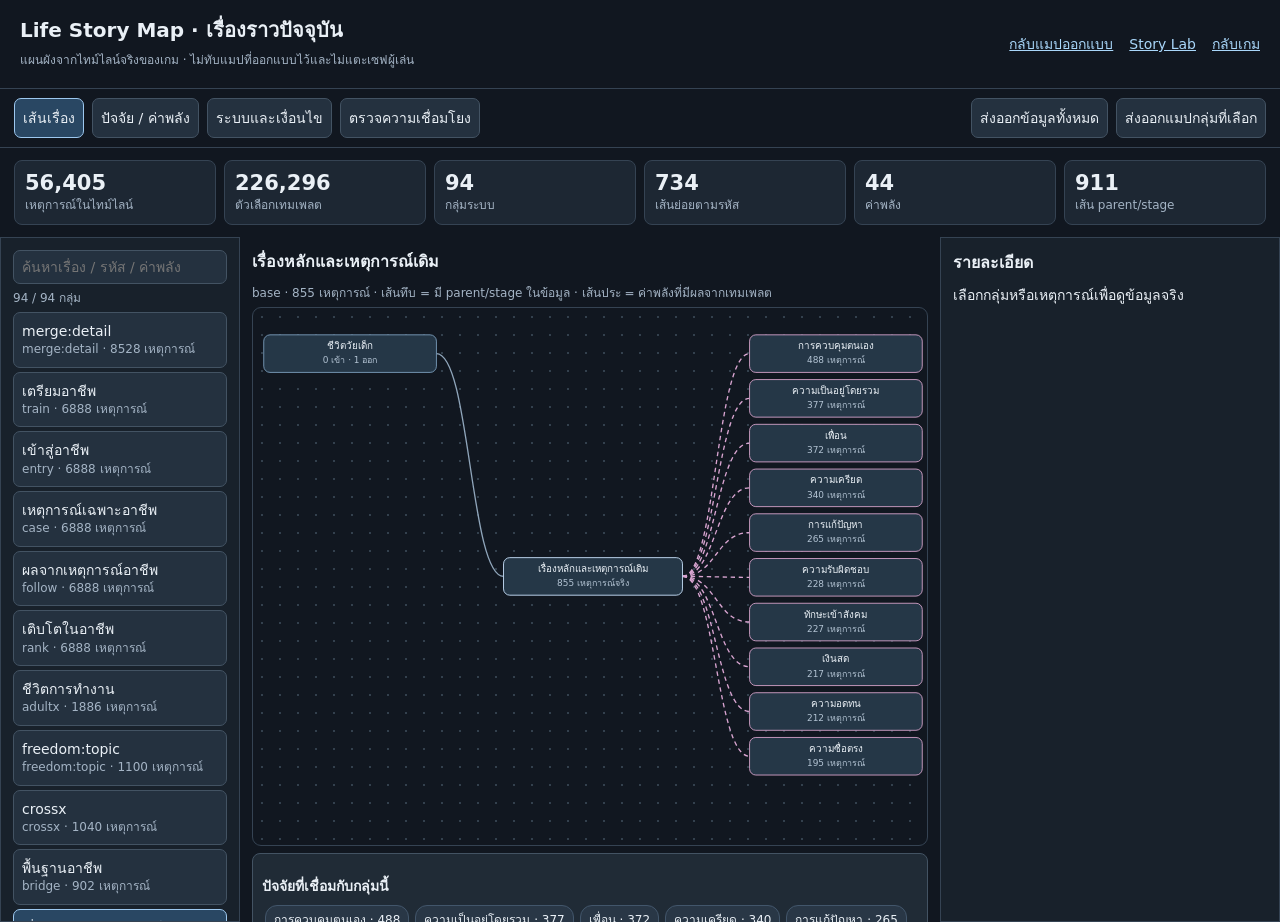
==== story-current-map.html @ de925167 "Add full current-game story map catalog with expandable event and factor groups" ====
<!doctype html><html lang="th"><head><meta charset="utf-8"><meta name="viewport" content="width=device-width,initial-scale=1"><title>Life Story Map · Current game</title><style>
*{box-sizing:border-box}body{margin:0;background:#111720;color:#eaf0f6;font:14px system-ui,sans-serif;color-scheme:dark}header{padding:14px 20px;display:flex;gap:16px;align-items:center;flex-wrap:wrap;border-bottom:1px solid #354353}h1{font-size:20px;margin:0}h2{font-size:16px;margin:0 0 10px}h3{font-size:14px;margin:12px 0 5px}p{margin:5px 0;line-height:1.5}small,.muted{color:#a4b4c5;font-size:12px}a{color:#a9d7fa}button,input,select,textarea{font:inherit;color:inherit;background:#24313f;border:1px solid #435363;border-radius:7px;padding:8px}button{cursor:pointer}button:hover{background:#354b61}.active{border-color:#9dc8ef;background:#294763}.grow{flex:1}.bar{display:flex;align-items:center;gap:8px;flex-wrap:wrap;padding:9px 14px;border-bottom:1px solid #354353}.stats{display:flex;gap:8px;flex-wrap:wrap;padding:12px 14px}.stat{min-width:110px;flex:1;background:#1d2733;border:1px solid #354353;padding:10px;border-radius:8px}.stat b{display:block;font-size:21px}.layout{display:grid;grid-template-columns:240px minmax(0,1fr) 340px;height:calc(100dvh - 215px);min-height:480px}.panel{background:#18212b;padding:12px;overflow:auto;border:1px solid #354353}.main{overflow:auto;padding:12px}.item{display:block;width:100%;text-align:left;margin:4px 0;line-height:1.45}.item small{display:block}.map{position:relative;background:radial-gradient(#33404d 1px,transparent 1px);background-size:18px 18px;min-height:200px;border:1px solid #354353;border-radius:9px;overflow:auto}.map svg{display:block;min-width:680px}.map text{pointer-events:none}.map rect{cursor:pointer}.map .link{stroke:#8fa5ba;stroke-width:1.5;fill:none}.map .factor{stroke:#d8a4d0;stroke-dasharray:5 4}.chip{display:inline-block;background:#293746;border:1px solid #42566b;border-radius:12px;padding:4px 8px;margin:3px;font-size:12px}.box{border:1px solid #435363;border-radius:8px;padding:9px;margin:7px 0;background:#202b36}.choice{border-left:3px solid #6a9bc3}.warning{color:#ffd3a2}.row{display:flex;gap:6px;align-items:center;flex-wrap:wrap}pre{white-space:pre-wrap;word-break:break-word;font-size:11px;color:#bcd0e2;background:#121a24;padding:8px;border-radius:6px}details{margin:7px 0}summary{cursor:pointer;color:#a9d7fa}iframe{display:none}#search{width:100%}@media(max-width:1000px){.layout{grid-template-columns:180px minmax(0,1fr);height:auto}.panel:last-child{grid-column:1/-1;min-height:300px}.panel:first-child{max-height:70dvh}.main{max-height:75dvh}}@media(max-width:620px){.layout{display:block}.panel:first-child{max-height:250px}.main{max-height:none}.panel:last-child{min-height:300px}.stat{min-width:100px}.stats{padding:8px}header{padding:10px}.bar{padding:8px}}
</style></head><body><header><div><h1>Life Story Map · เรื่องราวปัจจุบัน</h1><p class="muted">แผนผังจากไทม์ไลน์จริงของเกม · ไม่ทับแมปที่ออกแบบไว้และไม่แตะเซฟผู้เล่น</p></div><div class="grow"></div><a href="story-map.html">กลับแมปออกแบบ</a><a href="story-lab.html">Story Lab</a><a href="index.html">กลับเกม</a></header><div class="bar"><button id="groups" class="active">เส้นเรื่อง</button><button id="factors">ปัจจัย / ค่าพลัง</button><button id="rules">ระบบและเงื่อนไข</button><button id="audit">ตรวจความเชื่อมโยง</button><div class="grow"></div><button id="export">ส่งออกข้อมูลทั้งหมด</button><button id="exportMap">ส่งออกแมปกลุ่มที่เลือก</button></div><div class="stats" id="stats"><span>กำลังอ่านข้อมูลเกม...</span></div><div class="layout"><aside class="panel"><input id="search" placeholder="ค้นหาเรื่อง / รหัส / ค่าพลัง"><p class="muted" id="count"></p><div id="list"></div></aside><section class="main" id="main"></section><aside class="panel" id="detail"><h2>รายละเอียด</h2><p>เลือกกลุ่มหรือเหตุการณ์เพื่อดูข้อมูลจริง</p></aside></div><iframe id="engine" title="อ่านแคตตาล็อกเกมแยกจากเซฟ" src="index.html?storylab=1&storymap=1"></iframe><script>
(function(root){"use strict";
const texts={base:"เรื่องหลักและเหตุการณ์เดิม",annual:"เหตุการณ์รายปี",teen40:"ความรักวัยรุ่น",rel40:"ความสัมพันธ์และเพื่อน",child30:"ชีวิตวัยเด็ก",youth:"การศึกษาและมหาวิทยาลัย",teenstories:"เส้นเรื่องวัยรุ่น",variedyouth:"ความถนัดและกิจกรรมวัยรุ่น",younglife:"ชีวิตวัยเด็กและวัยรุ่น",youthdistinct:"เส้นเรื่องเฉพาะบุคลิก",womanstory:"ทำความรู้จักและพัฒนาความรัก",womanselect:"เลือกคนที่สนใจ",adultx:"ชีวิตการทำงาน",adultfamily:"ชีวิตคู่และครอบครัว",authored:"เส้นเรื่องต่อเนื่อง",impact:"ฐานะ พื้นที่ และค่าพลัง",workopportunity:"โอกาสด้านอาชีพ",contextwork:"เพื่อนร่วมงาน",explore:"สำรวจอาชีพ",group:"เลือกกลุ่มอาชีพ",pick:"เลือกอาชีพ",bridge:"พื้นฐานอาชีพ",train:"เตรียมอาชีพ",entry:"เข้าสู่อาชีพ",case:"เหตุการณ์เฉพาะอาชีพ",follow:"ผลจากเหตุการณ์อาชีพ",rank:"เติบโตในอาชีพ",familykid:"ชีวิตครอบครัววัยเด็ก",elderx:"ชีวิตสูงวัย"};
function family(e){const base=e.cw|| (e.flex?"flex:"+e.flex:e.later?"later:"+e.later:e.merge?"merge:"+e.merge:e.freedom?"freedom:"+e.freedom:e.annual?"annual":"base");return String(base);}
function subfamily(e){const keys=["tsKey","vyKey","womanKey","wg","arcKey","ydKey","ylKey","cwProfession","imKind","youth","relKind","teenKind","ax","afType","elderx"];const k=keys.find(k=>typeof e[k]==="string"&&e[k]);return k?family(e)+"/"+e[k]:family(e);}
function labels(d,k){const x=d.stats?.[k];return typeof x==="string"?x:k}
function req(e){return {after:e.after,when:e.when,choiceGate:e.choiceGate,requirements:e.requirements,need:e.need,city:e.city,origin:e.origin,condition:e.condition,gate:e.gate,system:e.cw,flex:e.flex,later:e.later,merge:e.merge};}
function index(d){const map=new Map(d.events.map(e=>[e.id,e])),groups=new Map(),subgroups=new Map(),factors=new Map(),states=new Map(),links=[],unknown=[];const addFactor=(m,key,e,mode)=>{if(!m.has(key))m.set(key,{events:new Set(),read:new Set(),write:new Set()});const a=m.get(key);a.events.add(e.id);a[mode].add(e.id)};
 const addGroup=(m,k,e)=>{if(!m.has(k))m.set(k,[]);m.get(k).push(e)};
 for(const e of d.events){addGroup(groups,family(e),e);addGroup(subgroups,subfamily(e),e);for(const parent of new Set([e.after,Array.isArray(e.when)?e.when[0]:null].filter(Boolean))){if(map.has(parent))links.push({from:parent,to:e.id,type:"explicit",label:e.after===parent?"after":"when"});else unknown.push({id:e.id,parent})}
  for(const c of e.choices){for(const k of new Set([...Object.keys(c.baseDelta||{}),...Object.keys(c.storedDelta||{})]))addFactor(factors,k,e,"write");for(const k of new Set([...Object.keys(c.set||{}),...Object.keys(c.legacyState||{})]))addFactor(states,k,e,"write");}
  for(const k of Object.keys(e.need||{}))addFactor(states,k,e,"read");
  for(const r of e.requirements||[]){if(typeof r==="string"){const k=r.match(/^([^=<>!]+)(?:[=<>!]|$)/)?.[1];if(k)addFactor(states,k,e,"read")}else if(Array.isArray(r)&&typeof r[0]==="string")addFactor(factors,r[0],e,"read");}
 }
 const stageDefs=[["tsKey","tsStage"],["vyKey","vyStage"],["womanKey","womanStage"],["arcKey","arcStage"],["ydKey","ydStage"],["ylKey","ylStage"]];
 for(const [key,stage] of stageDefs){const m=new Map();for(const e of d.events)if(e[key]!=null&&Number.isInteger(e[stage]))addGroup(m,e[key],e);for(const rows of m.values()){const byStage=new Map();for(const e of rows)addGroup(byStage,e[stage],e);for(const e of rows){const prior=(byStage.get(e[stage]-1)||[]).filter(a=>a.age<=e.age).sort((a,b)=>b.age-a.age);if(prior.length)links.push({from:prior[0].id,to:e.id,type:"arc",label:"ขั้นเส้นเรื่อง (ตามรหัสขั้น)"})}}}
 return {map,groups,subgroups,factors,states,links,unknown};}
function groupGraph(ix,group){const roots=ix.groups.get(group)||[],ids=new Set(roots.map(e=>e.id)),neighbors=new Map();for(const l of ix.links){const a=ids.has(l.from),b=ids.has(l.to);if(a===b)continue;const other=ix.map.get(a?l.to:l.from),k=family(other);if(!neighbors.has(k))neighbors.set(k,{in:0,out:0});neighbors.get(k)[a?"out":"in"]++}const f=[...ix.factors].map(([k,v])=>[k,[...v.events].filter(id=>ids.has(id)).length]).filter(x=>x[1]).sort((a,b)=>b[1]-a[1]);const s=[...ix.states].map(([k,v])=>[k,[...v.events].filter(id=>ids.has(id)).length]).filter(x=>x[1]).sort((a,b)=>b[1]-a[1]);return {roots,neighbors,f,s}}
function exportGroup(d,ix,key){const G=groupGraph(ix,key),ids=new Set(G.roots.map(e=>e.id)),rows=G.roots;const nodes=rows.map((e,i)=>({id:e.id,title:e.title,domain:"life",ageMin:e.age,ageMax:e.age,x:30+Math.floor(i/10)*240,y:40+i%10*105,type:"decision",requires:JSON.stringify(req(e),null,2),effects:JSON.stringify(e.choices.map(c=>({label:c.label,delta:c.baseDelta,set:c.set,legacyState:c.legacyState})),null,2),characters:"",note:e.story}));const edges=ix.links.filter(l=>ids.has(l.from)&&ids.has(l.to)).map((l,i)=>({id:"link"+i,from:l.from,to:l.to,label:l.label,condition:l.type==="arc"?"ตรวจเงื่อนไขขั้นจริงในเกม":"ดูเงื่อนไขเหตุการณ์ปลายทาง",effects:"",type:"next"}));return {schema:1,title:"จากเกมจริง: "+key,nodes,edges}}
root.CURRENT_MAP_CORE={index,family,subfamily,groupGraph,exportGroup};
if(typeof document==="undefined")return;
const $=id=>document.getElementById(id),el=(t,cls,txt)=>{const x=document.createElement(t);if(cls)x.className=cls;if(txt!==undefined)x.textContent=txt;return x},btn=(t,fn,cls="item")=>{const b=el("button",cls,t);b.onclick=fn;return b},svg=(t,a)=>{const x=document.createElementNS("http://www.w3.org/2000/svg",t);for(const k in a)x.setAttribute(k,a[k]);return x};let data,ix,mode="groups",selected="",eventId="",page=0,sub="",ageMin=0,ageMax=100,loaded=false;
const json=(p,v)=>p.append(el("pre","",JSON.stringify(v,null,2))), title=k=>texts[k]||k;
function download(name,obj){const a=el("a");a.href=URL.createObjectURL(new Blob([JSON.stringify(obj,null,2)],{type:"application/json"}));a.download=name;a.click();setTimeout(()=>URL.revokeObjectURL(a.href),500)}
function info(e){eventId=e.id;const p=$("detail");p.replaceChildren(el("h2","",e.title),el("p","muted",e.id+" · อายุ "+e.age+" · "+family(e)),el("p","",e.story||"ข้อความจาก template"));if(e.optional)p.append(el("p","warning","เป็นฉากเสริมตามข้อมูล optionalIds ไม่ได้บังคับ"));p.append(el("h3","","ตัวเลือกที่เก็บในโค้ด"));for(const c of e.choices){const b=el("div","box choice");b.append(el("b","",String(c.index+1)+". "+(c.label||"[ตัวเลือกสร้างขณะเล่น]")),el("p","",c.result||"[ผลลัพธ์สร้างตามสถานะขณะเล่น]"));if(Object.keys(c.baseDelta||{}).length||Object.keys(c.storedDelta||{}).length){const r=el("div","row");for(const [k,v] of Object.entries({...c.baseDelta,...c.storedDelta}))r.append(el("span","chip",labels(data,k)+" "+(v>0?"+":"")+v));b.append(r)}if(c.set||Object.keys(c.legacyState||{}).length)json(b,{set:c.set,legacyState:c.legacyState});p.append(b)}p.append(el("h3","","เงื่อนไขที่ประกาศในเหตุการณ์"));json(p,req(e));p.append(el("p","muted","ระบบ dynamic อาจเปลี่ยนชื่อ เรื่อง ตัวเลือก ผลลัพธ์ หรืออนุญาต/ปฏิเสธตามชีวิตผู้เล่น ข้อมูลตรงนี้คือเทมเพลตจริง ไม่ใช่ผลเล่นทุกทาง"));p.append(el("h3","","เชื่อมไปยังเหตุการณ์"));for(const l of ix.links.filter(l=>l.from===e.id||l.to===e.id)){const n=ix.map.get(l.from===e.id?l.to:l.from);p.append(btn((l.from===e.id?"→ ":"← ")+n.title+" · "+n.age+" · "+l.label,()=>{selected=family(n);mode="groups";sub="";page=0;render();info(n)}))}const raw=el("details");raw.append(el("summary","","ข้อมูลดิบทั้งหมดของเหตุการณ์"));json(raw,e);p.append(raw)}
function mapView(g){const area=el("div","map"),s=svg("svg",{viewBox:"0 0 760 "+Math.max(220,100+Math.max(g.neighbors.size,Math.min(10,g.f.length))*50),width:"100%",role:"img","aria-label":"แผนผังกลุ่มเรื่องและปัจจัย"});const h=Math.max(220,100+Math.max(g.neighbors.size,Math.min(10,g.f.length))*50),cy=h/2;const n=(x,y,w,t,sub,click,color)=>{const r=svg("rect",{x,y,width:w,height:42,rx:7,fill:"#253747",stroke:color||"#7792aa"});r.onclick=click;s.append(r);const text=svg("text",{x:x+w/2,y:y+16,"text-anchor":"middle","font-size":11,fill:"#eaf0f6"});text.textContent=t.slice(0,29);s.append(text);const st=svg("text",{x:x+w/2,y:y+32,"text-anchor":"middle","font-size":10,fill:"#b4c4d4"});st.textContent=sub;s.append(st)};
 const line=(x,y,X,Y,cls)=>s.append(svg("path",{d:"M"+x+" "+y+" C"+((x+X)/2)+" "+y+" "+((x+X)/2)+" "+Y+" "+X+" "+Y,class:cls}));let i=0;for(const [k,v] of g.neighbors){const y=30+i++*50;line(205,y+21,280,cy,"link");n(12,y,193,title(k),v.in+" เข้า · "+v.out+" ออก",()=>{selected=k;sub="";page=0;render()},"#7a9dbb")}g.f.slice(0,10).forEach(([k,count],i)=>{const y=30+i*50;line(480,cy,555,y+21,"link factor");n(555,y,193,labels(data,k),count+" เหตุการณ์",()=>{mode="factors";selected=k;page=0;render()},"#d4a2c9")});n(280,cy-21,200,title(selected),g.roots.length+" เหตุการณ์จริง",()=>{}, "#c9e1fb");area.append(s);return area}
function groupDetail(){const p=$("main"),g=groupGraph(ix,selected);p.replaceChildren(el("h2","",title(selected)),el("p","muted",selected+" · "+g.roots.length+" เหตุการณ์ · เส้นทึบ = มี parent/stage ในข้อมูล · เส้นประ = ค่าพลังที่มีผลจากเทมเพลต"),mapView(g));const f=el("div","box");f.append(el("h3","","ปัจจัยที่เชื่อมกับกลุ่มนี้"));for(const [k,n] of g.f)f.append(btn(labels(data,k)+" · "+n,()=>{mode="factors";selected=k;page=0;render()},"chip"));for(const [k,n] of g.s)f.append(el("span","chip",k+" · "+n));p.append(f);
 const bar=el("div","row"),sel=el("select"),all=el("option","","ทุกเส้นย่อย");all.value="";sel.append(all);for(const k of new Set(g.roots.map(subfamily))){const o=el("option","",k);o.value=k;sel.append(o)}sel.value=sub;sel.onchange=()=>{sub=sel.value;page=0;groupDetail()};bar.append(sel);const a=el("input");a.type="number";a.min=0;a.max=100;a.value=ageMin;a.style.width="75px";a.onchange=()=>{ageMin=Number(a.value);page=0;groupDetail()};const b=el("input");b.type="number";b.min=0;b.max=100;b.value=ageMax;b.style.width="75px";b.onchange=()=>{ageMax=Number(b.value);page=0;groupDetail()};bar.append(el("span","muted","อายุ"),a,b);p.append(bar);const q=$("search").value.trim().toLowerCase(),rows=g.roots.filter(e=>(!sub||subfamily(e)===sub)&&e.age>=ageMin&&e.age<=ageMax&&(!q||[e.id,e.title,e.story,selected,title(selected)].join(" ").toLowerCase().includes(q)));p.append(el("h3","","เหตุการณ์ทั้งหมดในกลุ่ม"),el("p","muted",rows.length+" รายการที่ตรงตัวกรอง"));paged(p,rows)}
function paged(p,rows){const max=Math.max(0,Math.ceil(rows.length/40)-1);page=Math.max(0,Math.min(max,page));const r=el("div","row");r.append(btn("← ก่อนหน้า",()=>{page--;render()},""),el("span","muted",(page+1)+" / "+(max+1)),btn("ถัดไป →",()=>{page++;render()},""));p.append(r);for(const e of rows.slice(page*40,page*40+40)){const b=btn(e.age+" ปี · "+e.title,()=>info(e), "item"+(eventId===e.id?" active":""));b.append(el("small","",e.id+" · "+e.choices.length+" ตัวเลือก"+(e.optional?" · เสริม":"")));p.append(b)}}
function factorDetail(){const p=$("main"),f=ix.factors.get(selected)||ix.states.get(selected),isStat=Object.hasOwn(data.stats||{},selected);p.replaceChildren(el("h2","",isStat?labels(data,selected):selected),el("p","muted",selected+" · "+(isStat?"ค่าพลัง":"สถานะ / เงื่อนไข")+ " · จากการเชื่อมโยงที่ประกาศไว้"));if(f){p.append(el("p","",f.events.size+" เหตุการณ์ · อ่าน "+f.read.size+" · เปลี่ยนค่า "+f.write.size));const g=new Map();for(const id of f.events){const e=ix.map.get(id),k=family(e);g.set(k,(g.get(k)||0)+1)}for(const [k,n] of g)p.append(btn(title(k)+" · "+n,()=>{mode="groups";selected=k;page=0;sub="";render()},"chip"));paged(p,[...f.events].map(id=>ix.map.get(id)))}else p.append(el("p","warning","ไม่พบการอ้างตรงในเทมเพลต อาจถูกคำนวณผ่านกฎ runtime"));const d=$("detail");d.replaceChildren(el("h2","","ข้อมูลปัจจัย"),el("p","muted","การอ่านและการเปลี่ยนค่าที่คำนวณจากฟังก์ชัน runtime ไม่สามารถสรุปครบจากข้อความเทมเพลตได้"));json(d,{key:selected,definition:data.stats?.[selected],initial:data.stateDefaults?.[selected]})}
function ruleDetail(){const p=$("main");p.replaceChildren(el("h2","","ปัจจัยและระบบที่ไม่ใช่ฉากเดี่ยว"),el("p","muted","ข้อมูลจริงจากเกม · กฎและซอร์สใช้ตรวจความสัมพันธ์ที่สร้างเมื่อเล่น"));for(const [k,v] of Object.entries(data.rules||{})){const x=el("div","box");x.append(el("h3","",k),el("p","",v));p.append(x)}const blocks=[["จังหวัดและฐานะ",data.origins],["ค่าพลังทั้งหมด",data.stats],["สถานะเริ่มต้น",data.stateDefaults],["อาชีพทั้งหมด",data.careers],["โมดูลเกม",data.globals],["กฎ runtime",data.dynamic]];for(const [t,o] of blocks){const d=el("details");d.append(el("summary","",t));json(d,o);p.append(d)}}
function audit(){const p=$("main");p.replaceChildren(el("h2","","ตรวจความเชื่อมโยงที่ระบุไว้"),el("p","",ix.links.length+" เส้น parent/stage ที่สกัดจากข้อมูล"),el("p","",ix.unknown.length+" parent ที่หาไม่พบ"),el("p","warning","ไม่ถือว่าเรื่องที่ไม่มี parent เป็นบั๊ก เพราะหลายเรื่องเกิดจากเงื่อนไข runtime ที่ไม่ใช่การอ้าง ID โดยตรง"));for(const x of ix.unknown.slice(0,200))p.append(el("p","",x.id+" → "+x.parent));const repeats=new Map();for(const e of data.events){const k=family(e)+"|"+e.title;repeats.set(k,(repeats.get(k)||0)+1)}p.append(el("h3","","ชื่อเทมเพลตซ้ำมากที่สุด (ไม่ใช่จำนวนที่ผู้เล่นพบจริง)"));for(const [k,v] of [...repeats].sort((a,b)=>b[1]-a[1]).slice(0,30))p.append(el("div","box",v+" · "+k))}
function render(){if(!data)return;for(const k of ["groups","factors","rules","audit"])$(k).classList.toggle("active",k===mode);const l=$("list"),q=$("search").value.trim().toLowerCase();l.replaceChildren();if(mode==="groups"){const gs=[...ix.groups].filter(([k,rows])=>!q||[k,title(k)].join(" ").toLowerCase().includes(q)||rows.some(e=>[e.title,e.id,e.story].join(" ").toLowerCase().includes(q))).sort((a,b)=>b[1].length-a[1].length);$("count").textContent=gs.length+" / "+ix.groups.size+" กลุ่ม";for(const [k,rows] of gs){const b=btn(title(k),()=>{selected=k;sub="";page=0;render()},"item"+(selected===k?" active":""));b.append(el("small","",k+" · "+rows.length+" เหตุการณ์"));l.append(b)}if(!ix.groups.has(selected))selected=gs[0]?.[0]||[...ix.groups.keys()][0];groupDetail()}else if(mode==="factors"){const ks=[...new Set([...Object.keys(data.stats),...Object.keys(data.stateDefaults),...ix.factors.keys(),...ix.states.keys()])].filter(k=>!q||(k+" "+labels(data,k)).toLowerCase().includes(q));$("count").textContent=ks.length+" ปัจจัย";if(!ks.includes(selected))selected=ks[0]||"";for(const k of ks){const b=btn(labels(data,k),()=>{selected=k;page=0;render()},"item"+(selected===k?" active":""));b.append(el("small","",k+" · "+((ix.factors.get(k)||ix.states.get(k))?.events.size||0)+" เหตุการณ์"));l.append(b)}factorDetail()}else{$("count").textContent="ดูข้อมูลระบบ";mode==="rules"?ruleDetail():audit()}}
function init(d){if(loaded)return;data=d;ix=index(d);loaded=true;const stats=$("stats");stats.replaceChildren();for(const [n,t] of [[d.events.length,"เหตุการณ์ในไทม์ไลน์"],[d.events.reduce((a,e)=>a+e.choices.length,0),"ตัวเลือกเทมเพลต"],[ix.groups.size,"กลุ่มระบบ"],[ix.subgroups.size,"เส้นย่อยตามรหัส"],[Object.keys(d.stats).length,"ค่าพลัง"],[ix.links.length,"เส้น parent/stage"]]){const b=el("div","stat");b.append(el("b","",Number(n).toLocaleString()),el("small","",t));stats.append(b)}selected=ix.groups.has("base")?"base":[...ix.groups.keys()][0];render()}
for(const k of ["groups","factors","rules","audit"])$(k).onclick=()=>{mode=k;selected="";page=0;sub="";$("search").value="";render()};$("search").oninput=()=>{page=0;render()};$("export").onclick=()=>{if(data)download("life-current-full.json",{...data,links:ix.links})};$("exportMap").onclick=()=>{if(!data||mode!=="groups")return;const g=exportGroup(data,ix,selected);if(g.nodes.length>2000){alert("กลุ่มนี้เกินความจุของตัวแก้แมปเดิม 2,000 โหนด กรุณาใช้ข้อมูลทั้งหมดในรูป JSON");return}download("life-group-"+selected.replace(/[^a-z0-9_-]/gi,"_")+".json",g)};
function load(){if(loaded)return;try{const source=$("engine").contentWindow?.STORY_MAP_SOURCE;if(source){init(source());return}}catch(e){$("stats").textContent="อ่านข้อมูลเกมไม่ได้: "+e.message;return}$("stats").textContent="รอข้อมูลเกมจริง หากไม่ขึ้นหลังโหลดเสร็จ กรุณารีเฟรชหน้า";}
$("engine").addEventListener("load",load);load();
})(globalThis);
</script></body></html>
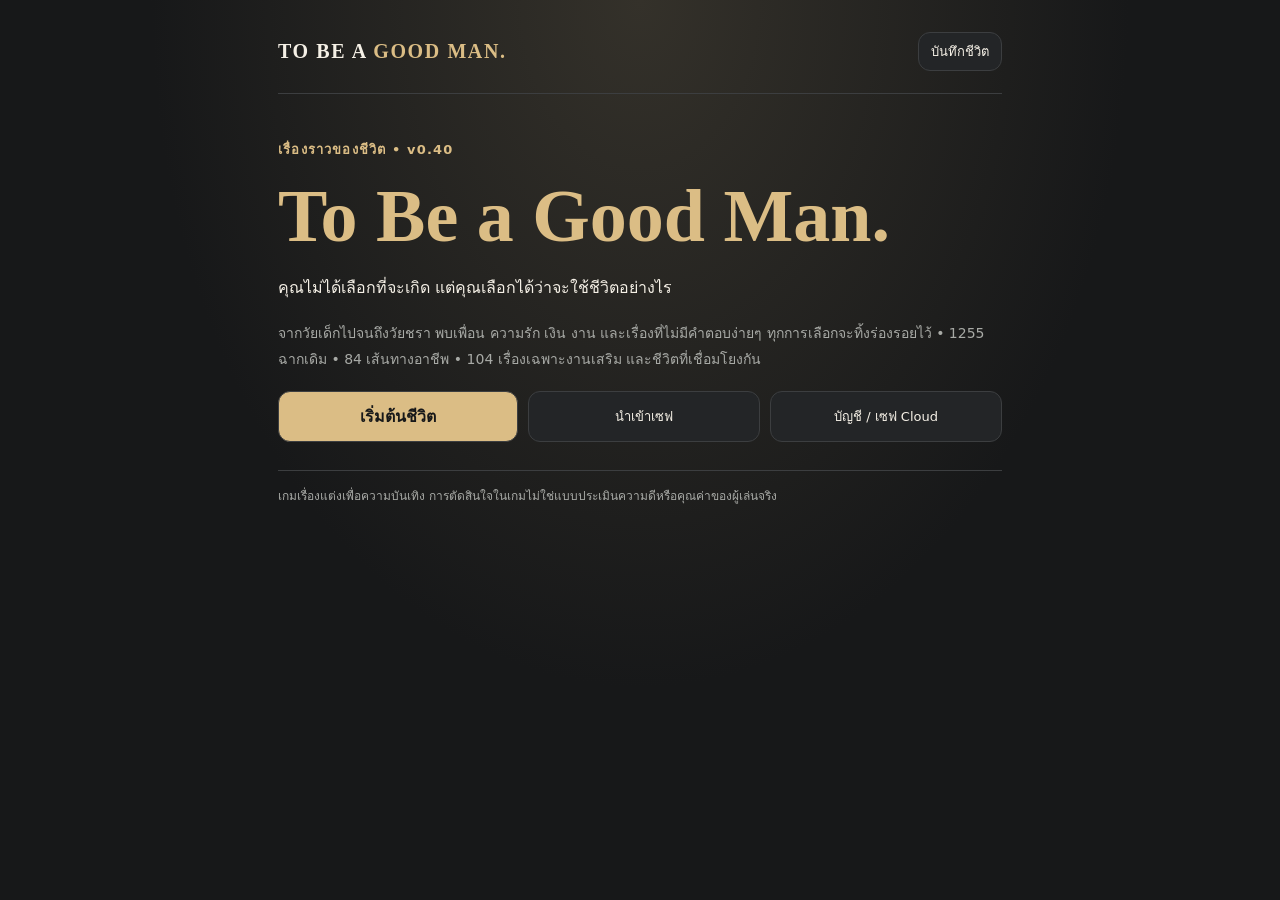
==== commit 9fa02720: "Stage Good Man and Life Story Studio SUMOWEB cloud foundation" ====
--- a/story-current-map.html
+++ b/story-current-map.html
@@ -1,6 +1,6 @@
-<!doctype html><html lang="th"><head><meta charset="utf-8"><meta name="viewport" content="width=device-width,initial-scale=1"><title>Life Story Map · Current game</title><style>
+<!doctype html><html lang="th" data-studio-lock><head><meta charset="utf-8"><meta name="viewport" content="width=device-width,initial-scale=1"><title>Life Story Map · Current game</title><style>
 *{box-sizing:border-box}body{margin:0;background:#111720;color:#eaf0f6;font:14px system-ui,sans-serif;color-scheme:dark}header{padding:14px 20px;display:flex;gap:16px;align-items:center;flex-wrap:wrap;border-bottom:1px solid #354353}h1{font-size:20px;margin:0}h2{font-size:16px;margin:0 0 10px}h3{font-size:14px;margin:12px 0 5px}p{margin:5px 0;line-height:1.5}small,.muted{color:#a4b4c5;font-size:12px}a{color:#a9d7fa}button,input,select,textarea{font:inherit;color:inherit;background:#24313f;border:1px solid #435363;border-radius:7px;padding:8px}button{cursor:pointer}button:hover{background:#354b61}.active{border-color:#9dc8ef;background:#294763}.grow{flex:1}.bar{display:flex;align-items:center;gap:8px;flex-wrap:wrap;padding:9px 14px;border-bottom:1px solid #354353}.stats{display:flex;gap:8px;flex-wrap:wrap;padding:12px 14px}.stat{min-width:110px;flex:1;background:#1d2733;border:1px solid #354353;padding:10px;border-radius:8px}.stat b{display:block;font-size:21px}.layout{display:grid;grid-template-columns:240px minmax(0,1fr) 340px;height:calc(100dvh - 215px);min-height:480px}.panel{background:#18212b;padding:12px;overflow:auto;border:1px solid #354353}.main{overflow:auto;padding:12px}.item{display:block;width:100%;text-align:left;margin:4px 0;line-height:1.45}.item small{display:block}.map{position:relative;background:radial-gradient(#33404d 1px,transparent 1px);background-size:18px 18px;min-height:200px;border:1px solid #354353;border-radius:9px;overflow:auto}.map svg{display:block;min-width:680px}.map text{pointer-events:none}.map rect{cursor:pointer}.map .link{stroke:#8fa5ba;stroke-width:1.5;fill:none}.map .factor{stroke:#d8a4d0;stroke-dasharray:5 4}.chip{display:inline-block;background:#293746;border:1px solid #42566b;border-radius:12px;padding:4px 8px;margin:3px;font-size:12px}.box{border:1px solid #435363;border-radius:8px;padding:9px;margin:7px 0;background:#202b36}.choice{border-left:3px solid #6a9bc3}.warning{color:#ffd3a2}.row{display:flex;gap:6px;align-items:center;flex-wrap:wrap}pre{white-space:pre-wrap;word-break:break-word;font-size:11px;color:#bcd0e2;background:#121a24;padding:8px;border-radius:6px}details{margin:7px 0}summary{cursor:pointer;color:#a9d7fa}iframe{display:none}#search{width:100%}@media(max-width:1000px){.layout{grid-template-columns:180px minmax(0,1fr);height:auto}.panel:last-child{grid-column:1/-1;min-height:300px}.panel:first-child{max-height:70dvh}.main{max-height:75dvh}}@media(max-width:620px){.layout{display:block}.panel:first-child{max-height:250px}.main{max-height:none}.panel:last-child{min-height:300px}.stat{min-width:100px}.stats{padding:8px}header{padding:10px}.bar{padding:8px}}
-</style></head><body><header><div><h1>Life Story Map · เรื่องราวปัจจุบัน</h1><p class="muted">แผนผังจากไทม์ไลน์จริงของเกม · ไม่ทับแมปที่ออกแบบไว้และไม่แตะเซฟผู้เล่น</p></div><div class="grow"></div><a href="story-map.html">กลับแมปออกแบบ</a><a href="story-lab.html">Story Lab</a><a href="index.html">กลับเกม</a></header><div class="bar"><button id="groups" class="active">เส้นเรื่อง</button><button id="factors">ปัจจัย / ค่าพลัง</button><button id="rules">ระบบและเงื่อนไข</button><button id="audit">ตรวจความเชื่อมโยง</button><div class="grow"></div><button id="export">ส่งออกข้อมูลทั้งหมด</button><button id="exportMap">ส่งออกแมปกลุ่มที่เลือก</button></div><div class="stats" id="stats"><span>กำลังอ่านข้อมูลเกม...</span></div><div class="layout"><aside class="panel"><input id="search" placeholder="ค้นหาเรื่อง / รหัส / ค่าพลัง"><p class="muted" id="count"></p><div id="list"></div></aside><section class="main" id="main"></section><aside class="panel" id="detail"><h2>รายละเอียด</h2><p>เลือกกลุ่มหรือเหตุการณ์เพื่อดูข้อมูลจริง</p></aside></div><iframe id="engine" title="อ่านแคตตาล็อกเกมแยกจากเซฟ" src="index.html?storylab=1&storymap=1"></iframe><script>
+</style><link rel="stylesheet" href="goodman-cloud.css"><script src="goodman-cloud.js"></script></head><body><header><div><h1>Life Story Map · เรื่องราวปัจจุบัน</h1><p class="muted">แผนผังจากไทม์ไลน์จริงของเกม · ไม่ทับแมปที่ออกแบบไว้และไม่แตะเซฟผู้เล่น</p></div><div class="grow"></div><a href="story-map.html">กลับแมปออกแบบ</a><a href="story-lab.html">Story Lab</a><a href="index.html">กลับเกม</a></header><div class="bar"><button id="groups" class="active">เส้นเรื่อง</button><button id="factors">ปัจจัย / ค่าพลัง</button><button id="rules">ระบบและเงื่อนไข</button><button id="audit">ตรวจความเชื่อมโยง</button><div class="grow"></div><button id="export">ส่งออกข้อมูลทั้งหมด</button><button id="exportMap">ส่งออกแมปกลุ่มที่เลือก</button></div><div class="stats" id="stats"><span>กำลังอ่านข้อมูลเกม...</span></div><div class="layout"><aside class="panel"><input id="search" placeholder="ค้นหาเรื่อง / รหัส / ค่าพลัง"><p class="muted" id="count"></p><div id="list"></div></aside><section class="main" id="main"></section><aside class="panel" id="detail"><h2>รายละเอียด</h2><p>เลือกกลุ่มหรือเหตุการณ์เพื่อดูข้อมูลจริง</p></aside></div><iframe id="engine" title="อ่านแคตตาล็อกเกมแยกจากเซฟ" src="index.html?storylab=1&storymap=1"></iframe><script>
 (function(root){"use strict";
 const texts={base:"เรื่องหลักและเหตุการณ์เดิม",annual:"เหตุการณ์รายปี",teen40:"ความรักวัยรุ่น",rel40:"ความสัมพันธ์และเพื่อน",child30:"ชีวิตวัยเด็ก",youth:"การศึกษาและมหาวิทยาลัย",teenstories:"เส้นเรื่องวัยรุ่น",variedyouth:"ความถนัดและกิจกรรมวัยรุ่น",younglife:"ชีวิตวัยเด็กและวัยรุ่น",youthdistinct:"เส้นเรื่องเฉพาะบุคลิก",womanstory:"ทำความรู้จักและพัฒนาความรัก",womanselect:"เลือกคนที่สนใจ",adultx:"ชีวิตการทำงาน",adultfamily:"ชีวิตคู่และครอบครัว",authored:"เส้นเรื่องต่อเนื่อง",impact:"ฐานะ พื้นที่ และค่าพลัง",workopportunity:"โอกาสด้านอาชีพ",contextwork:"เพื่อนร่วมงาน",explore:"สำรวจอาชีพ",group:"เลือกกลุ่มอาชีพ",pick:"เลือกอาชีพ",bridge:"พื้นฐานอาชีพ",train:"เตรียมอาชีพ",entry:"เข้าสู่อาชีพ",case:"เหตุการณ์เฉพาะอาชีพ",follow:"ผลจากเหตุการณ์อาชีพ",rank:"เติบโตในอาชีพ",familykid:"ชีวิตครอบครัววัยเด็ก",elderx:"ชีวิตสูงวัย"};
 function family(e){const base=e.cw|| (e.flex?"flex:"+e.flex:e.later?"later:"+e.later:e.merge?"merge:"+e.merge:e.freedom?"freedom:"+e.freedom:e.annual?"annual":"base");return String(base);}
--- a/goodman-cloud.css
+++ b/goodman-cloud.css
@@ -0,0 +1,2 @@
+html[data-studio-lock] body{visibility:hidden}
+.gc-dialog{box-sizing:border-box;width:min(92vw,490px);max-height:85vh;overflow:auto;background:#20262c;color:#edf1f6;border:1px solid #59636c;border-radius:14px;padding:18px;font:14px system-ui,sans-serif;z-index:10000}.gc-dialog::backdrop{background:#000a}.gc-dialog h2{margin:0 0 12px;font-size:20px}.gc-dialog button{margin:4px 5px 4px 0;padding:8px 12px;border-radius:8px;background:#303942;color:inherit;border:1px solid #59636c;cursor:pointer}.gc-dialog button:disabled{opacity:.5;cursor:not-allowed}.gc-dialog label{display:block;margin:10px 0}.gc-dialog label[hidden]{display:none}.gc-dialog input{display:block;width:100%;box-sizing:border-box;margin-top:5px;padding:9px;color:inherit;background:#151a20;border:1px solid #59636c;border-radius:7px;font-size:16px}.gc-dialog .gc-message{color:#efd9a6;white-space:pre-wrap}.gc-dialog .gc-row{display:block;padding:9px 0;border-top:1px solid #59636c}.gc-row small{display:block;opacity:.8;margin:3px 0}.brand[role=button]{cursor:pointer}
